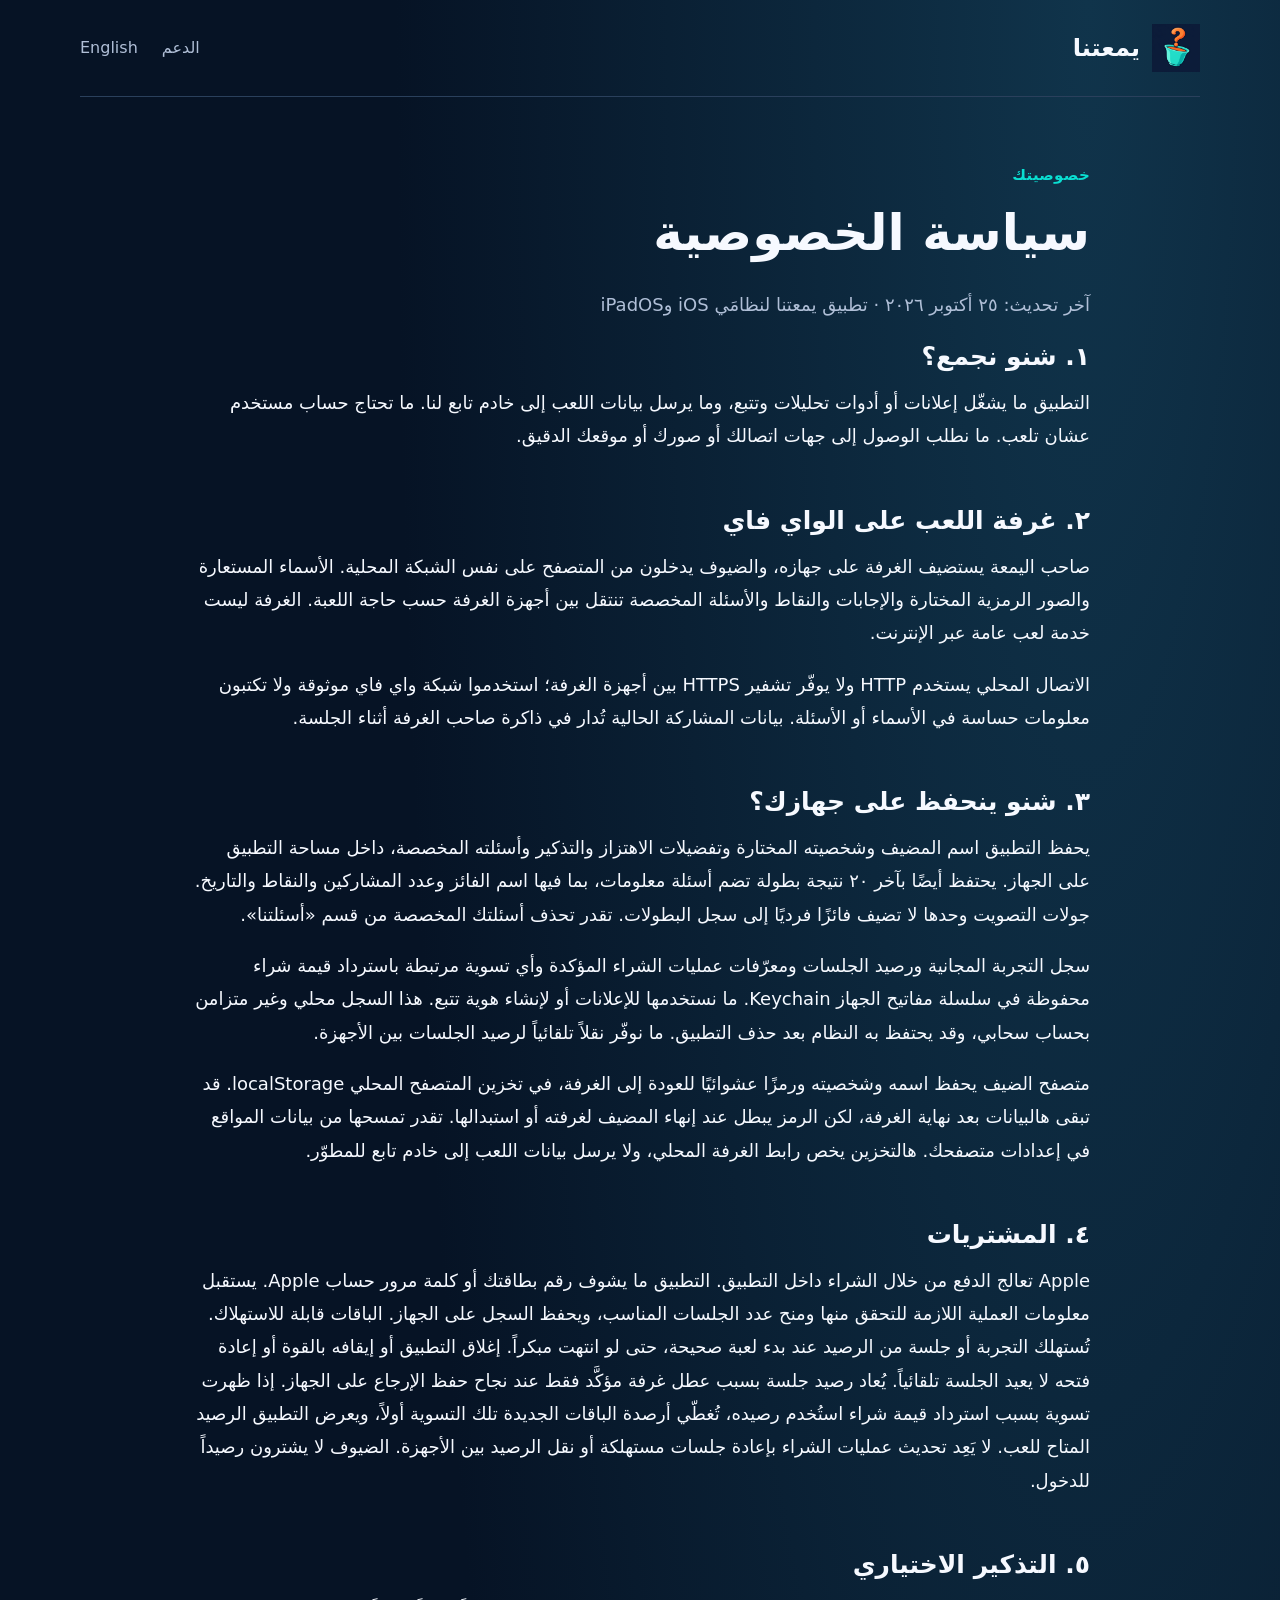
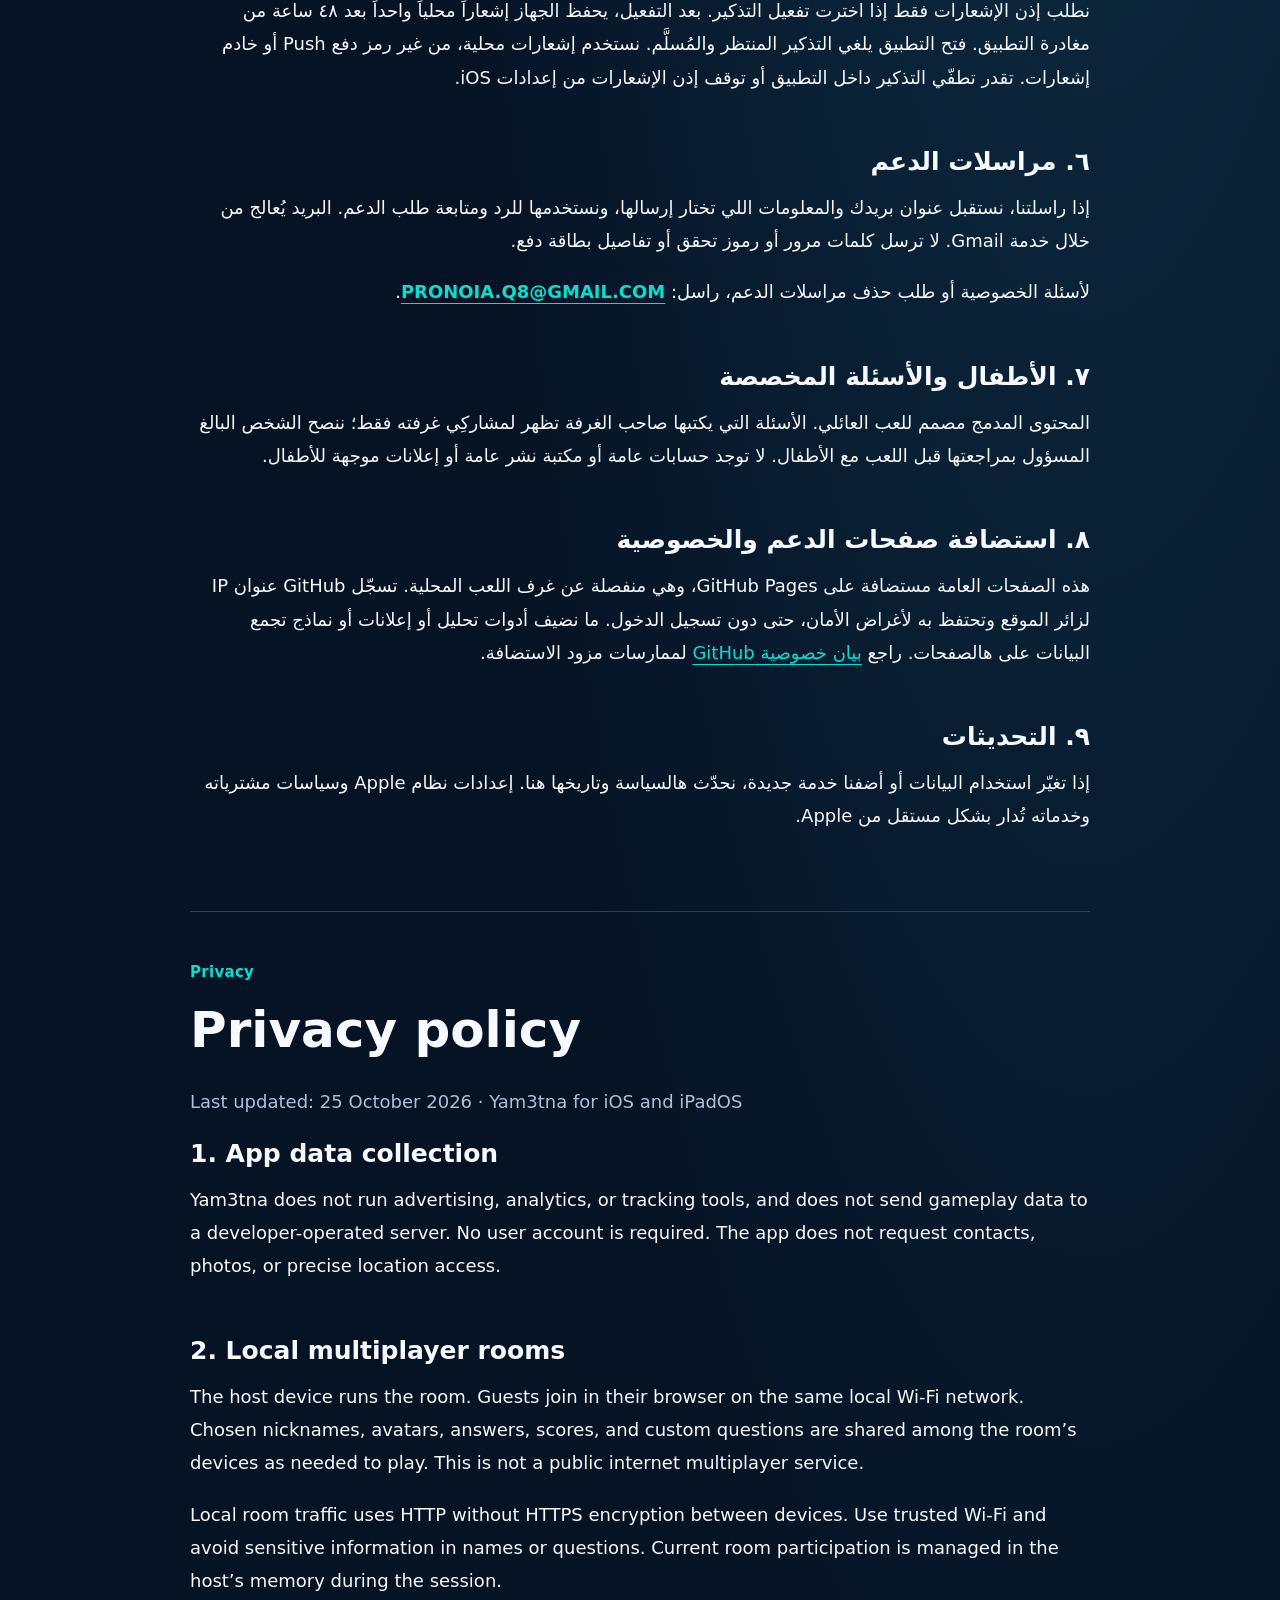
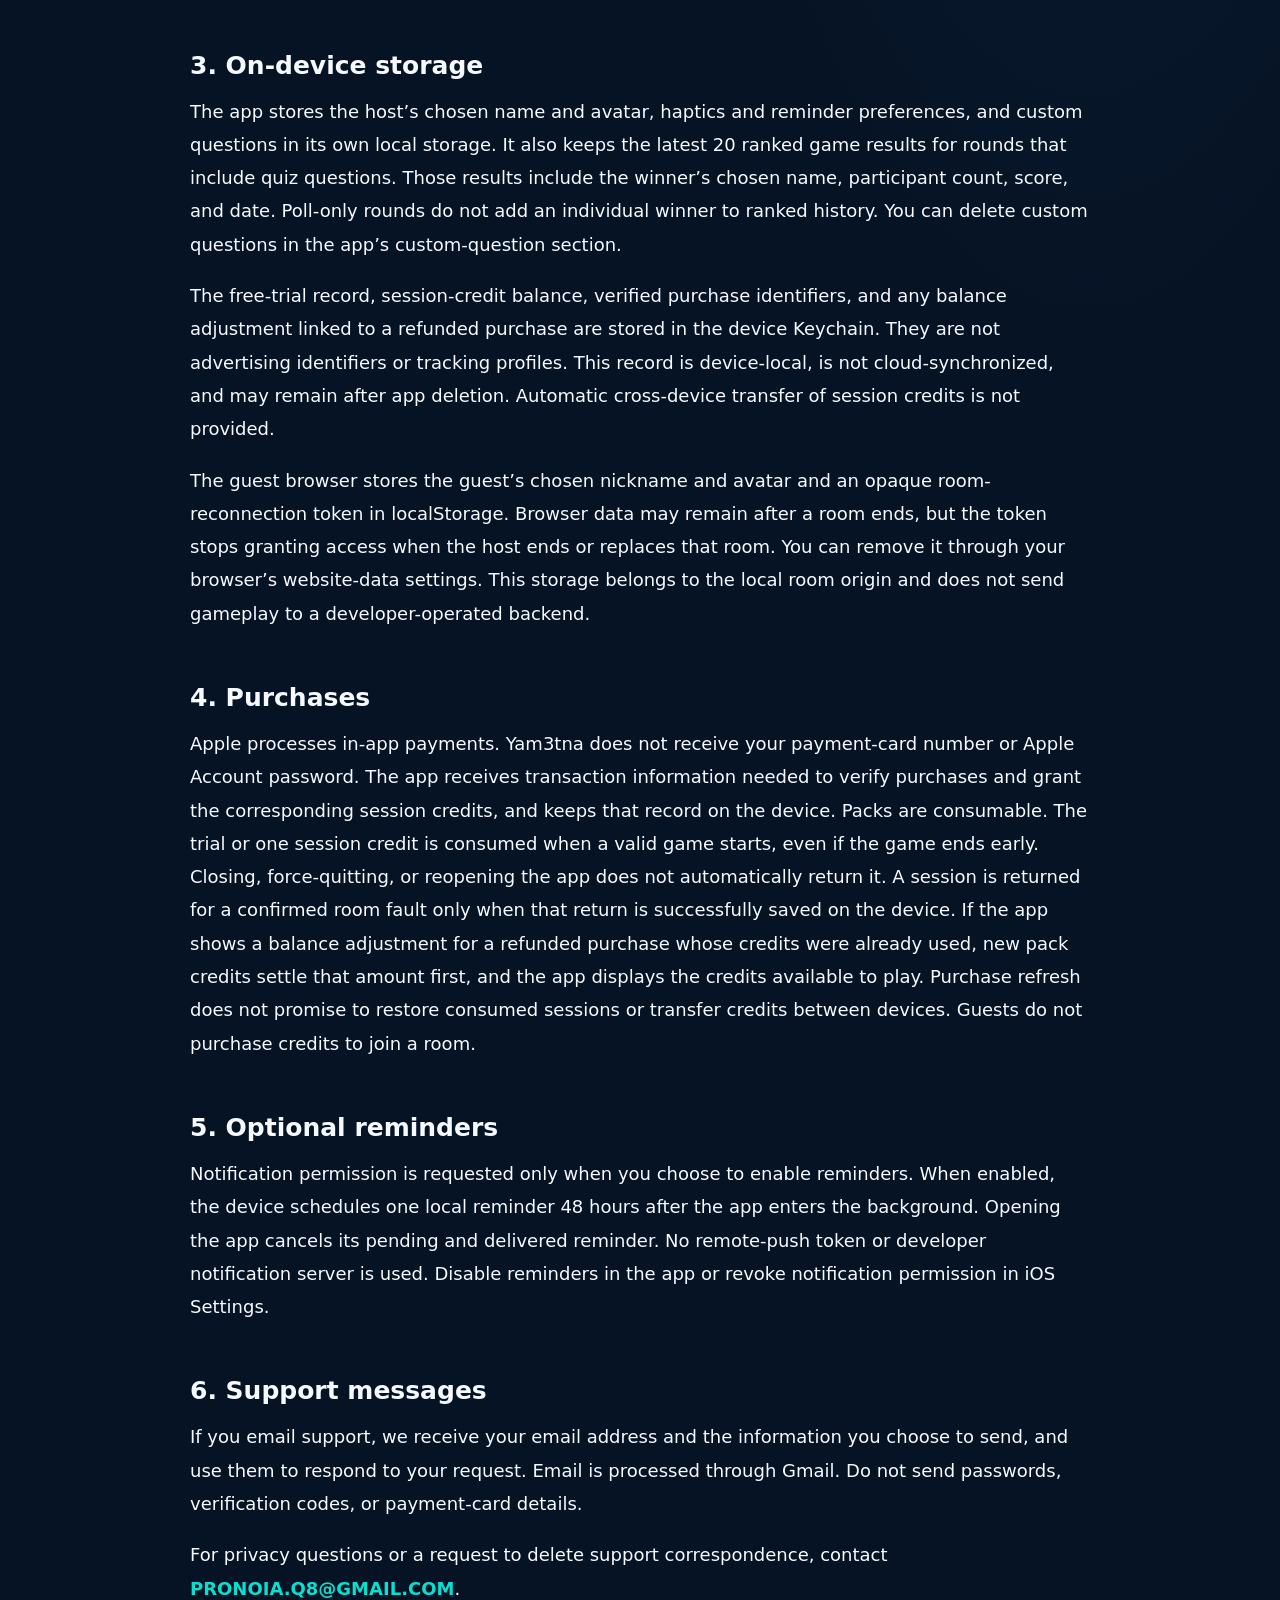
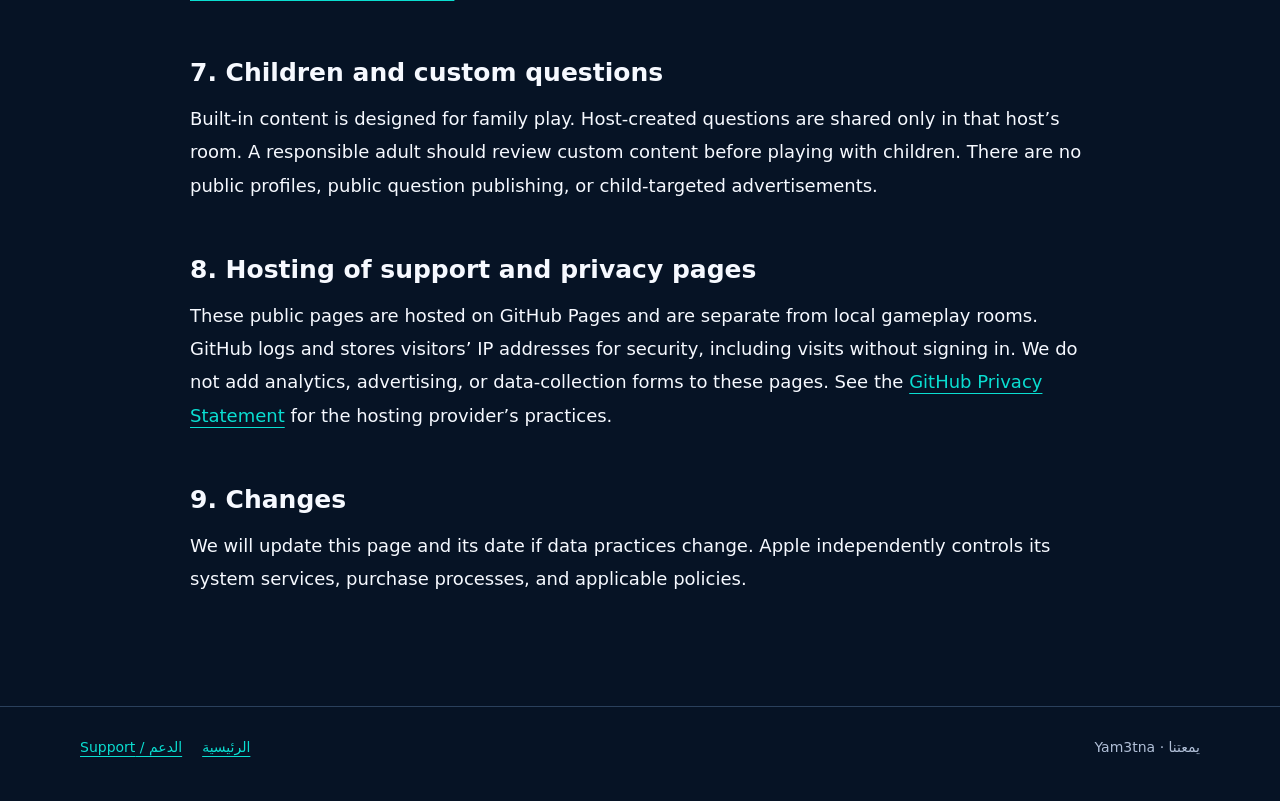
==== privacy.html @ aa125efa "Publish YM3TNA bilingual support and privacy pages" ====
<!doctype html><html lang="ar" dir="rtl"><head><meta charset="utf-8"><meta name="viewport" content="width=device-width,initial-scale=1"><meta name="theme-color" content="#061325"><meta name="description" content="سياسة الخصوصية لتطبيق يمعتنا: اللعب المحلي، البيانات على الجهاز، المشتريات والإشعارات الاختيارية."><title>سياسة الخصوصية — يمعتنا</title><link rel="icon" href="cup-logo.png"><link rel="stylesheet" href="styles.css"></head><body><a class="skip" href="#main">انتقل إلى المحتوى</a><header class="wrap nav"><a class="brand" href="index.html"><img src="cup-logo.png" alt=""><span>يمعتنا</span></a><nav aria-label="التنقل"><a href="support.html">الدعم</a><a href="#english" lang="en" dir="ltr">English</a></nav></header>
<main id="main" class="wrap document"><span class="eyebrow">خصوصيتك</span><h1>سياسة الخصوصية</h1><p class="muted">آخر تحديث: ٢٥ أكتوبر ٢٠٢٦ · تطبيق يمعتنا لنظامَي iOS وiPadOS</p>
<section><h2>١. شنو نجمع؟</h2><p>التطبيق ما يشغّل إعلانات أو أدوات تحليلات وتتبع، وما يرسل بيانات اللعب إلى خادم تابع لنا. ما تحتاج حساب مستخدم عشان تلعب. ما نطلب الوصول إلى جهات اتصالك أو صورك أو موقعك الدقيق.</p></section>
<section><h2>٢. غرفة اللعب على الواي فاي</h2><p>صاحب اليمعة يستضيف الغرفة على جهازه، والضيوف يدخلون من المتصفح على نفس الشبكة المحلية. الأسماء المستعارة والصور الرمزية المختارة والإجابات والنقاط والأسئلة المخصصة تنتقل بين أجهزة الغرفة حسب حاجة اللعبة. الغرفة ليست خدمة لعب عامة عبر الإنترنت.</p><p>الاتصال المحلي يستخدم HTTP ولا يوفّر تشفير HTTPS بين أجهزة الغرفة؛ استخدموا شبكة واي فاي موثوقة ولا تكتبون معلومات حساسة في الأسماء أو الأسئلة. بيانات المشاركة الحالية تُدار في ذاكرة صاحب الغرفة أثناء الجلسة.</p></section>
<section><h2>٣. شنو ينحفظ على جهازك؟</h2><p>يحفظ التطبيق اسم المضيف وشخصيته المختارة وتفضيلات الاهتزاز والتذكير وأسئلته المخصصة، داخل مساحة التطبيق على الجهاز. يحتفظ أيضًا بآخر ٢٠ نتيجة بطولة تضم أسئلة معلومات، بما فيها اسم الفائز وعدد المشاركين والنقاط والتاريخ. جولات التصويت وحدها لا تضيف فائزًا فرديًا إلى سجل البطولات. تقدر تحذف أسئلتك المخصصة من قسم «أسئلتنا».</p><p>سجل التجربة المجانية ورصيد الجلسات ومعرّفات عمليات الشراء المؤكدة وأي تسوية مرتبطة باسترداد قيمة شراء محفوظة في سلسلة مفاتيح الجهاز Keychain. ما نستخدمها للإعلانات أو لإنشاء هوية تتبع. هذا السجل محلي وغير متزامن بحساب سحابي، وقد يحتفظ به النظام بعد حذف التطبيق. ما نوفّر نقلاً تلقائياً لرصيد الجلسات بين الأجهزة.</p><p>متصفح الضيف يحفظ اسمه وشخصيته ورمزًا عشوائيًا للعودة إلى الغرفة، في تخزين المتصفح المحلي localStorage. قد تبقى هالبيانات بعد نهاية الغرفة، لكن الرمز يبطل عند إنهاء المضيف لغرفته أو استبدالها. تقدر تمسحها من بيانات المواقع في إعدادات متصفحك. هالتخزين يخص رابط الغرفة المحلي، ولا يرسل بيانات اللعب إلى خادم تابع للمطوّر.</p></section>
<section><h2>٤. المشتريات</h2><p>Apple تعالج الدفع من خلال الشراء داخل التطبيق. التطبيق ما يشوف رقم بطاقتك أو كلمة مرور حساب Apple. يستقبل معلومات العملية اللازمة للتحقق منها ومنح عدد الجلسات المناسب، ويحفظ السجل على الجهاز. الباقات قابلة للاستهلاك. تُستهلك التجربة أو جلسة من الرصيد عند بدء لعبة صحيحة، حتى لو انتهت مبكراً. إغلاق التطبيق أو إيقافه بالقوة أو إعادة فتحه لا يعيد الجلسة تلقائياً. يُعاد رصيد جلسة بسبب عطل غرفة مؤكَّد فقط عند نجاح حفظ الإرجاع على الجهاز. إذا ظهرت تسوية بسبب استرداد قيمة شراء استُخدم رصيده، تُغطّي أرصدة الباقات الجديدة تلك التسوية أولاً، ويعرض التطبيق الرصيد المتاح للعب. لا يَعِد تحديث عمليات الشراء بإعادة جلسات مستهلكة أو نقل الرصيد بين الأجهزة. الضيوف لا يشترون رصيداً للدخول.</p></section>
<section><h2>٥. التذكير الاختياري</h2><p>نطلب إذن الإشعارات فقط إذا اخترت تفعيل التذكير. بعد التفعيل، يحفظ الجهاز إشعاراً محلياً واحداً بعد ٤٨ ساعة من مغادرة التطبيق. فتح التطبيق يلغي التذكير المنتظر والمُسلَّم. نستخدم إشعارات محلية، من غير رمز دفع Push أو خادم إشعارات. تقدر تطفّي التذكير داخل التطبيق أو توقف إذن الإشعارات من إعدادات iOS.</p></section>
<section><h2>٦. مراسلات الدعم</h2><p>إذا راسلتنا، نستقبل عنوان بريدك والمعلومات اللي تختار إرسالها، ونستخدمها للرد ومتابعة طلب الدعم. البريد يُعالج من خلال خدمة Gmail. لا ترسل كلمات مرور أو رموز تحقق أو تفاصيل بطاقة دفع.</p><p>لأسئلة الخصوصية أو طلب حذف مراسلات الدعم، راسل: <a class="email" href="mailto:PRONOIA.Q8@GMAIL.COM">PRONOIA.Q8@GMAIL.COM</a>.</p></section>
<section><h2>٧. الأطفال والأسئلة المخصصة</h2><p>المحتوى المدمج مصمم للعب العائلي. الأسئلة التي يكتبها صاحب الغرفة تظهر لمشاركِي غرفته فقط؛ ننصح الشخص البالغ المسؤول بمراجعتها قبل اللعب مع الأطفال. لا توجد حسابات عامة أو مكتبة نشر عامة أو إعلانات موجهة للأطفال.</p></section>
<section><h2>٨. استضافة صفحات الدعم والخصوصية</h2><p>هذه الصفحات العامة مستضافة على GitHub Pages، وهي منفصلة عن غرف اللعب المحلية. تسجّل GitHub عنوان IP لزائر الموقع وتحتفظ به لأغراض الأمان، حتى دون تسجيل الدخول. ما نضيف أدوات تحليل أو إعلانات أو نماذج تجمع البيانات على هالصفحات. راجع <a href="https://docs.github.com/en/site-policy/privacy-policies/github-general-privacy-statement" lang="en">بيان خصوصية GitHub</a> لممارسات مزود الاستضافة.</p></section>
<section><h2>٩. التحديثات</h2><p>إذا تغيّر استخدام البيانات أو أضفنا خدمة جديدة، نحدّث هالسياسة وتاريخها هنا. إعدادات نظام Apple وسياسات مشترياته وخدماته تُدار بشكل مستقل من Apple.</p></section>
<hr class="language-divider"><div id="english" lang="en" dir="ltr"><span class="eyebrow">Privacy</span><h1>Privacy policy</h1><p class="muted">Last updated: 25 October 2026 · Yam3tna for iOS and iPadOS</p>
<section><h2>1. App data collection</h2><p>Yam3tna does not run advertising, analytics, or tracking tools, and does not send gameplay data to a developer-operated server. No user account is required. The app does not request contacts, photos, or precise location access.</p></section>
<section><h2>2. Local multiplayer rooms</h2><p>The host device runs the room. Guests join in their browser on the same local Wi-Fi network. Chosen nicknames, avatars, answers, scores, and custom questions are shared among the room’s devices as needed to play. This is not a public internet multiplayer service.</p><p>Local room traffic uses HTTP without HTTPS encryption between devices. Use trusted Wi-Fi and avoid sensitive information in names or questions. Current room participation is managed in the host’s memory during the session.</p></section>
<section><h2>3. On-device storage</h2><p>The app stores the host’s chosen name and avatar, haptics and reminder preferences, and custom questions in its own local storage. It also keeps the latest 20 ranked game results for rounds that include quiz questions. Those results include the winner’s chosen name, participant count, score, and date. Poll-only rounds do not add an individual winner to ranked history. You can delete custom questions in the app’s custom-question section.</p><p>The free-trial record, session-credit balance, verified purchase identifiers, and any balance adjustment linked to a refunded purchase are stored in the device Keychain. They are not advertising identifiers or tracking profiles. This record is device-local, is not cloud-synchronized, and may remain after app deletion. Automatic cross-device transfer of session credits is not provided.</p><p>The guest browser stores the guest’s chosen nickname and avatar and an opaque room-reconnection token in localStorage. Browser data may remain after a room ends, but the token stops granting access when the host ends or replaces that room. You can remove it through your browser’s website-data settings. This storage belongs to the local room origin and does not send gameplay to a developer-operated backend.</p></section>
<section><h2>4. Purchases</h2><p>Apple processes in-app payments. Yam3tna does not receive your payment-card number or Apple Account password. The app receives transaction information needed to verify purchases and grant the corresponding session credits, and keeps that record on the device. Packs are consumable. The trial or one session credit is consumed when a valid game starts, even if the game ends early. Closing, force-quitting, or reopening the app does not automatically return it. A session is returned for a confirmed room fault only when that return is successfully saved on the device. If the app shows a balance adjustment for a refunded purchase whose credits were already used, new pack credits settle that amount first, and the app displays the credits available to play. Purchase refresh does not promise to restore consumed sessions or transfer credits between devices. Guests do not purchase credits to join a room.</p></section>
<section><h2>5. Optional reminders</h2><p>Notification permission is requested only when you choose to enable reminders. When enabled, the device schedules one local reminder 48 hours after the app enters the background. Opening the app cancels its pending and delivered reminder. No remote-push token or developer notification server is used. Disable reminders in the app or revoke notification permission in iOS Settings.</p></section>
<section><h2>6. Support messages</h2><p>If you email support, we receive your email address and the information you choose to send, and use them to respond to your request. Email is processed through Gmail. Do not send passwords, verification codes, or payment-card details.</p><p>For privacy questions or a request to delete support correspondence, contact <a class="email" href="mailto:PRONOIA.Q8@GMAIL.COM">PRONOIA.Q8@GMAIL.COM</a>.</p></section>
<section><h2>7. Children and custom questions</h2><p>Built-in content is designed for family play. Host-created questions are shared only in that host’s room. A responsible adult should review custom content before playing with children. There are no public profiles, public question publishing, or child-targeted advertisements.</p></section>
<section><h2>8. Hosting of support and privacy pages</h2><p>These public pages are hosted on GitHub Pages and are separate from local gameplay rooms. GitHub logs and stores visitors’ IP addresses for security, including visits without signing in. We do not add analytics, advertising, or data-collection forms to these pages. See the <a href="https://docs.github.com/en/site-policy/privacy-policies/github-general-privacy-statement">GitHub Privacy Statement</a> for the hosting provider’s practices.</p></section>
<section><h2>9. Changes</h2><p>We will update this page and its date if data practices change. Apple independently controls its system services, purchase processes, and applicable policies.</p></section></div></main><footer><div class="wrap"><span>يمعتنا · Yam3tna</span><nav aria-label="روابط التذييل"><a href="index.html">الرئيسية</a><a href="support.html">الدعم / Support</a></nav></div></footer></body></html>
---- styles.css ----
:root{color-scheme:dark;--navy:#061325;--panel:#11233c;--teal:#0adeD1;--text:#f6f9ff;--muted:#b0bfd7;--line:#2a405c}*{box-sizing:border-box}html{scroll-behavior:smooth}body{margin:0;background:radial-gradient(ellipse at 85% 0,#10344b 0,transparent 45%),var(--navy);color:var(--text);font:18px/1.85 system-ui,-apple-system,BlinkMacSystemFont,"Segoe UI",sans-serif}a{color:var(--teal);text-underline-offset:.25em}a:hover{text-decoration-thickness:2px}a:focus-visible,summary:focus-visible{outline:3px solid #ffb656;outline-offset:5px;border-radius:5px}.wrap{width:min(1120px,calc(100% - 40px));margin:auto}.skip{position:absolute;inset-inline-start:16px;top:-100px;background:var(--teal);color:var(--navy);padding:10px 16px;z-index:5}.skip:focus{top:12px}.nav{display:flex;align-items:center;justify-content:space-between;gap:24px;padding:24px 0;border-bottom:1px solid var(--line)}.brand{display:flex;gap:12px;align-items:center;text-decoration:none;color:var(--text);font-size:24px;font-weight:800}.brand img{width:48px;height:48px;object-fit:contain}.nav nav{display:flex;gap:24px;flex-wrap:wrap}.nav nav a{font-size:16px;color:var(--muted);text-decoration:none}.hero{display:grid;grid-template-columns:1.45fr 1fr;align-items:center;gap:42px;padding:76px 0 60px}.eyebrow{color:var(--teal);font-size:15px;font-weight:700;letter-spacing:.02em}.hero h1{font-size:clamp(38px,5.2vw,66px);line-height:1.35;letter-spacing:-.03em;margin:14px 0 20px}.hero p{max-width:660px;color:var(--muted);font-size:21px}.hero-art{display:grid;place-items:center;min-height:300px;background:radial-gradient(circle,#0aded122,transparent 65%)}.hero-art img{width:min(290px,82%);height:auto;filter:drop-shadow(0 18px 38px #00dec52b)}.button{display:inline-block;border:1px solid var(--teal);background:var(--teal);color:#041f30;padding:12px 23px;border-radius:15px;text-decoration:none;font-weight:800}.button.secondary{background:transparent;color:var(--teal)}.actions{display:flex;gap:14px;flex-wrap:wrap;margin-top:26px}.facts{display:flex;gap:0;border:1px solid var(--line);border-radius:20px;overflow:hidden;background:#11233c88;margin-bottom:66px}.facts div{flex:1;padding:22px 25px}.facts div+div{border-inline-start:1px solid var(--line)}.facts strong{display:block;font-size:23px;color:var(--teal)}.facts span{font-size:15px;color:var(--muted)}section{padding:0 0 66px;scroll-margin-top:24px}.section-head{display:flex;align-items:baseline;justify-content:space-between;gap:25px;margin-bottom:20px}h2{font-size:31px;line-height:1.4;margin:0 0 20px}h3{font-size:21px;margin:0 0 12px}p{margin:0 0 18px}.muted{color:var(--muted)}.split{display:grid;grid-template-columns:1fr 1fr;gap:24px}.panel{background:linear-gradient(145deg,#17304b,#11233c);border:1px solid var(--line);border-radius:23px;padding:30px}.panel p:last-child{margin-bottom:0}.email{direction:ltr;unicode-bidi:embed;overflow-wrap:anywhere;font-weight:700}.faq{border-top:1px solid var(--line)}details{padding:20px 0;border-bottom:1px solid var(--line)}summary{cursor:pointer;font-size:20px;font-weight:700}details p{margin:16px 0 0;max-width:880px;color:var(--muted)}.document{max-width:900px;padding:60px 0}.document h1{font-size:clamp(34px,5vw,50px);line-height:1.35;margin:10px 0 20px}.document section{padding-bottom:32px}.document h2{font-size:25px;margin:0 0 12px}.document ul{padding-inline-start:24px}.document li{margin:9px 0}.language-divider{margin:28px 0 42px;border:0;border-top:1px solid var(--line)}[lang=en]{text-align:start}.notice{border-inline-start:3px solid var(--teal);padding-inline-start:19px;color:var(--muted)}footer{border-top:1px solid var(--line);padding:28px 0 40px;color:var(--muted);font-size:14px}footer .wrap{display:flex;gap:20px;justify-content:space-between;flex-wrap:wrap}footer nav{display:flex;gap:20px}.tag{display:inline-block;padding:3px 12px;border:1px solid #0aded155;border-radius:99px;color:var(--teal);font-size:14px}@media(max-width:720px){body{font-size:17px}.wrap{width:calc(100% - 30px)}.nav{align-items:flex-start;gap:12px}.nav nav{gap:14px}.nav nav a{font-size:14px}.brand{font-size:21px}.brand img{width:38px;height:38px}.hero{grid-template-columns:1fr;gap:0;padding:46px 0 24px}.hero-art{grid-row:1;min-height:180px}.hero-art img{width:160px}.hero h1{font-size:39px}.hero p{font-size:19px}.facts{margin-bottom:45px}.facts div{padding:16px 12px}.facts strong{font-size:19px}.facts span{font-size:12px}.split{grid-template-columns:1fr}.panel{padding:23px}.document{padding:38px 0}.section-head{display:block}h2{font-size:27px}.button{padding:11px 17px}section{padding-bottom:45px}}@media(prefers-reduced-motion:reduce){html{scroll-behavior:auto}}
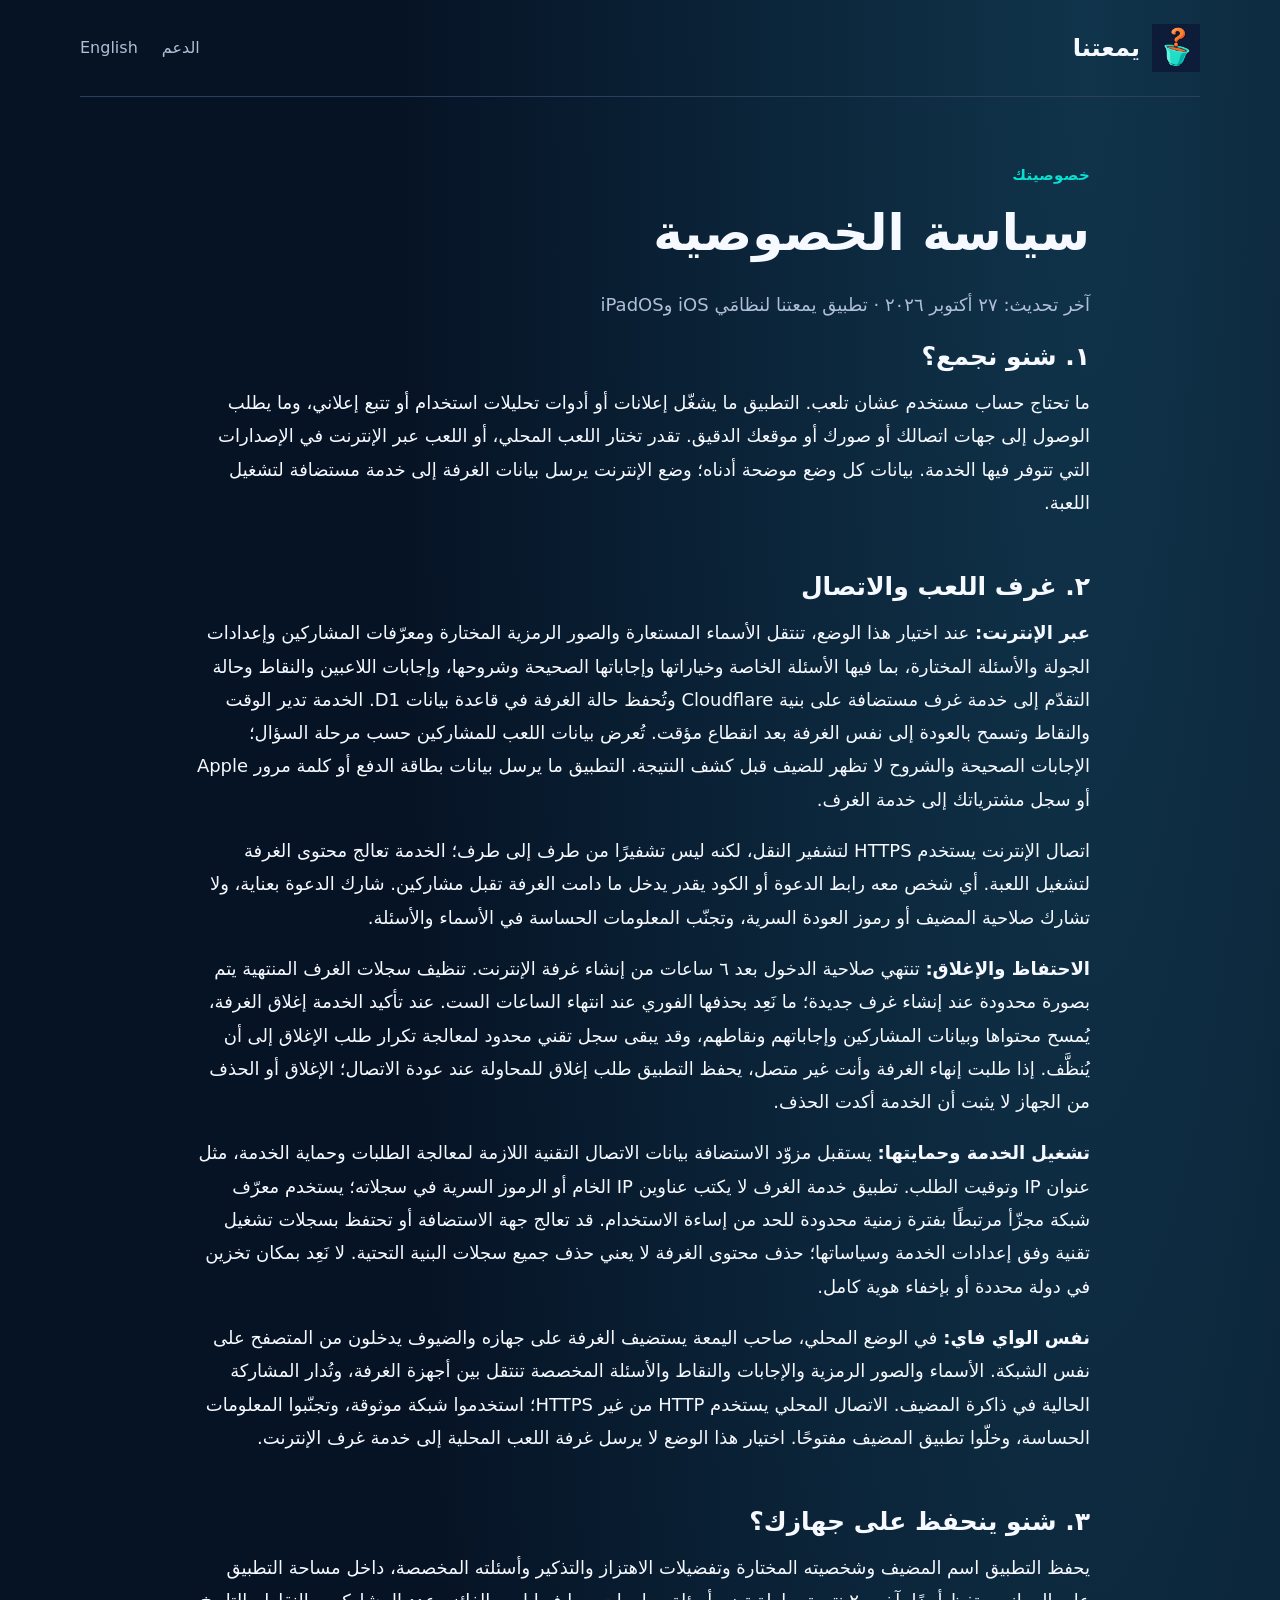
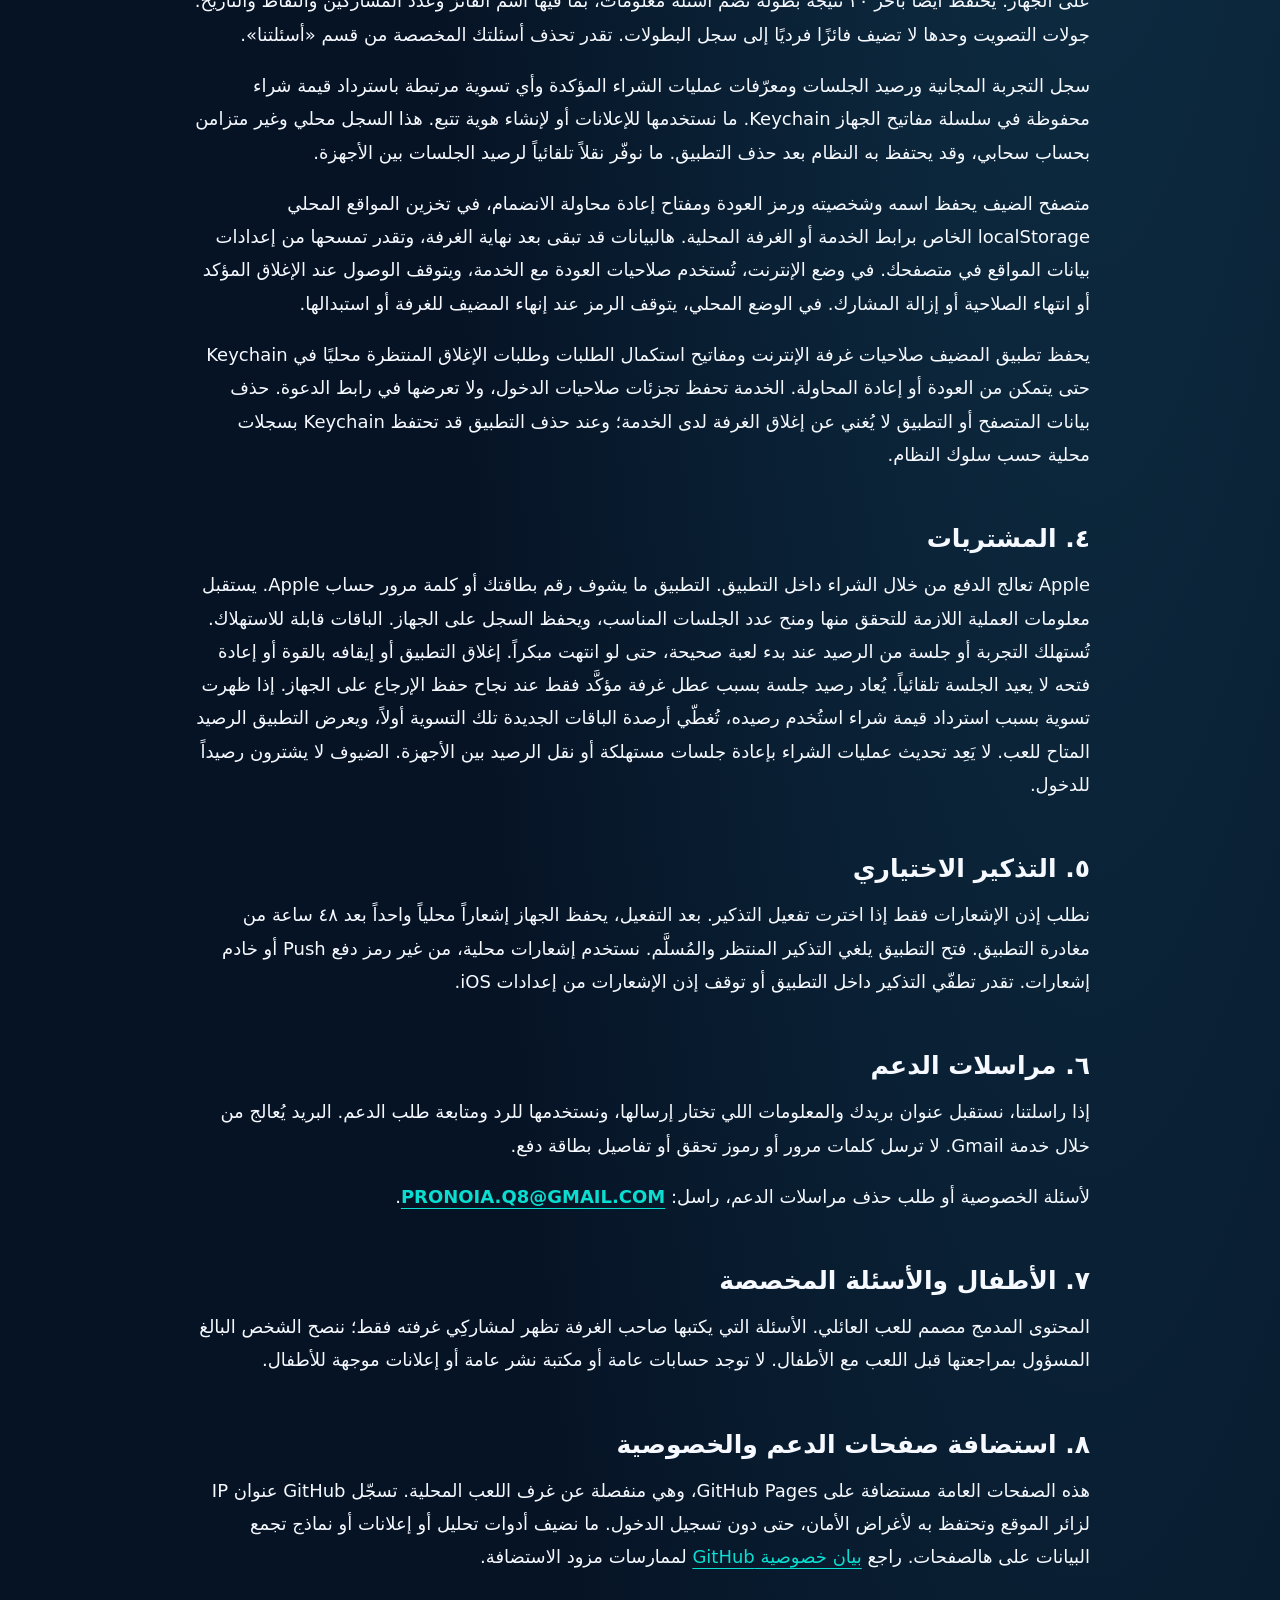
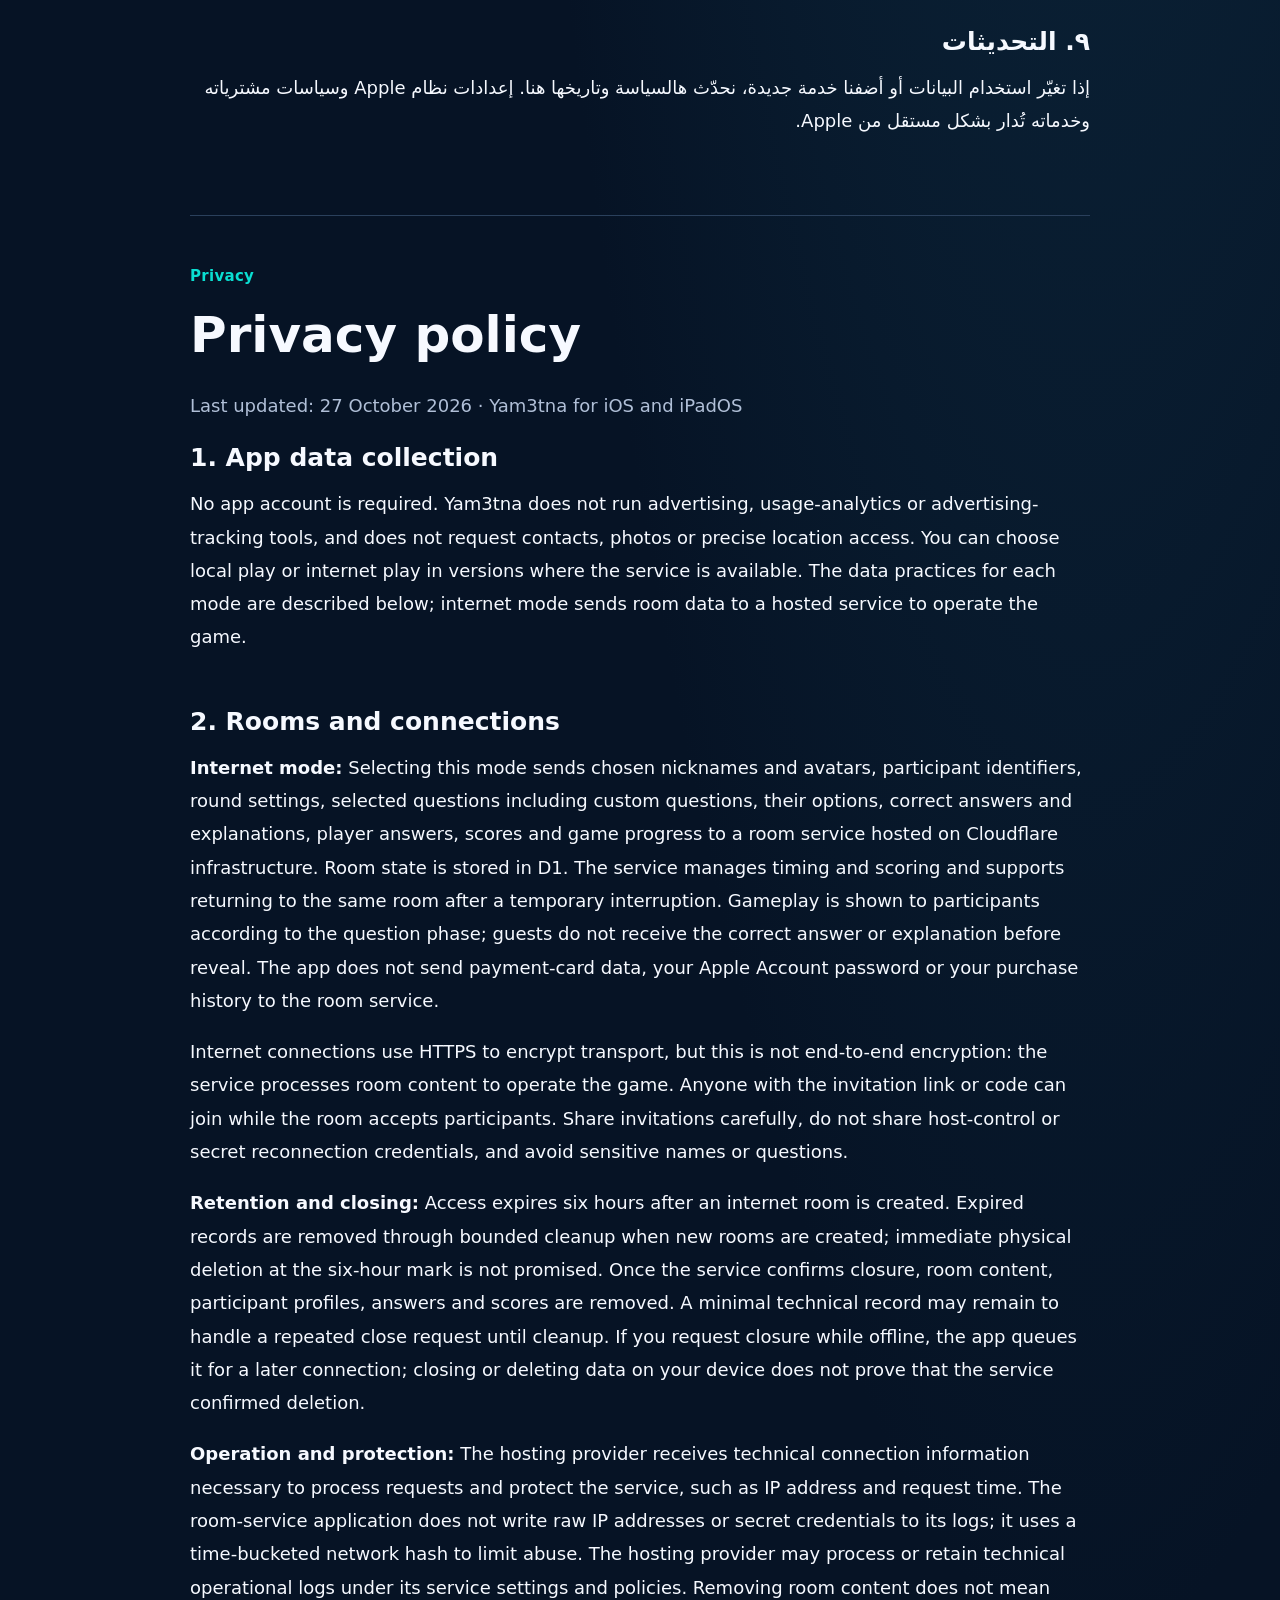
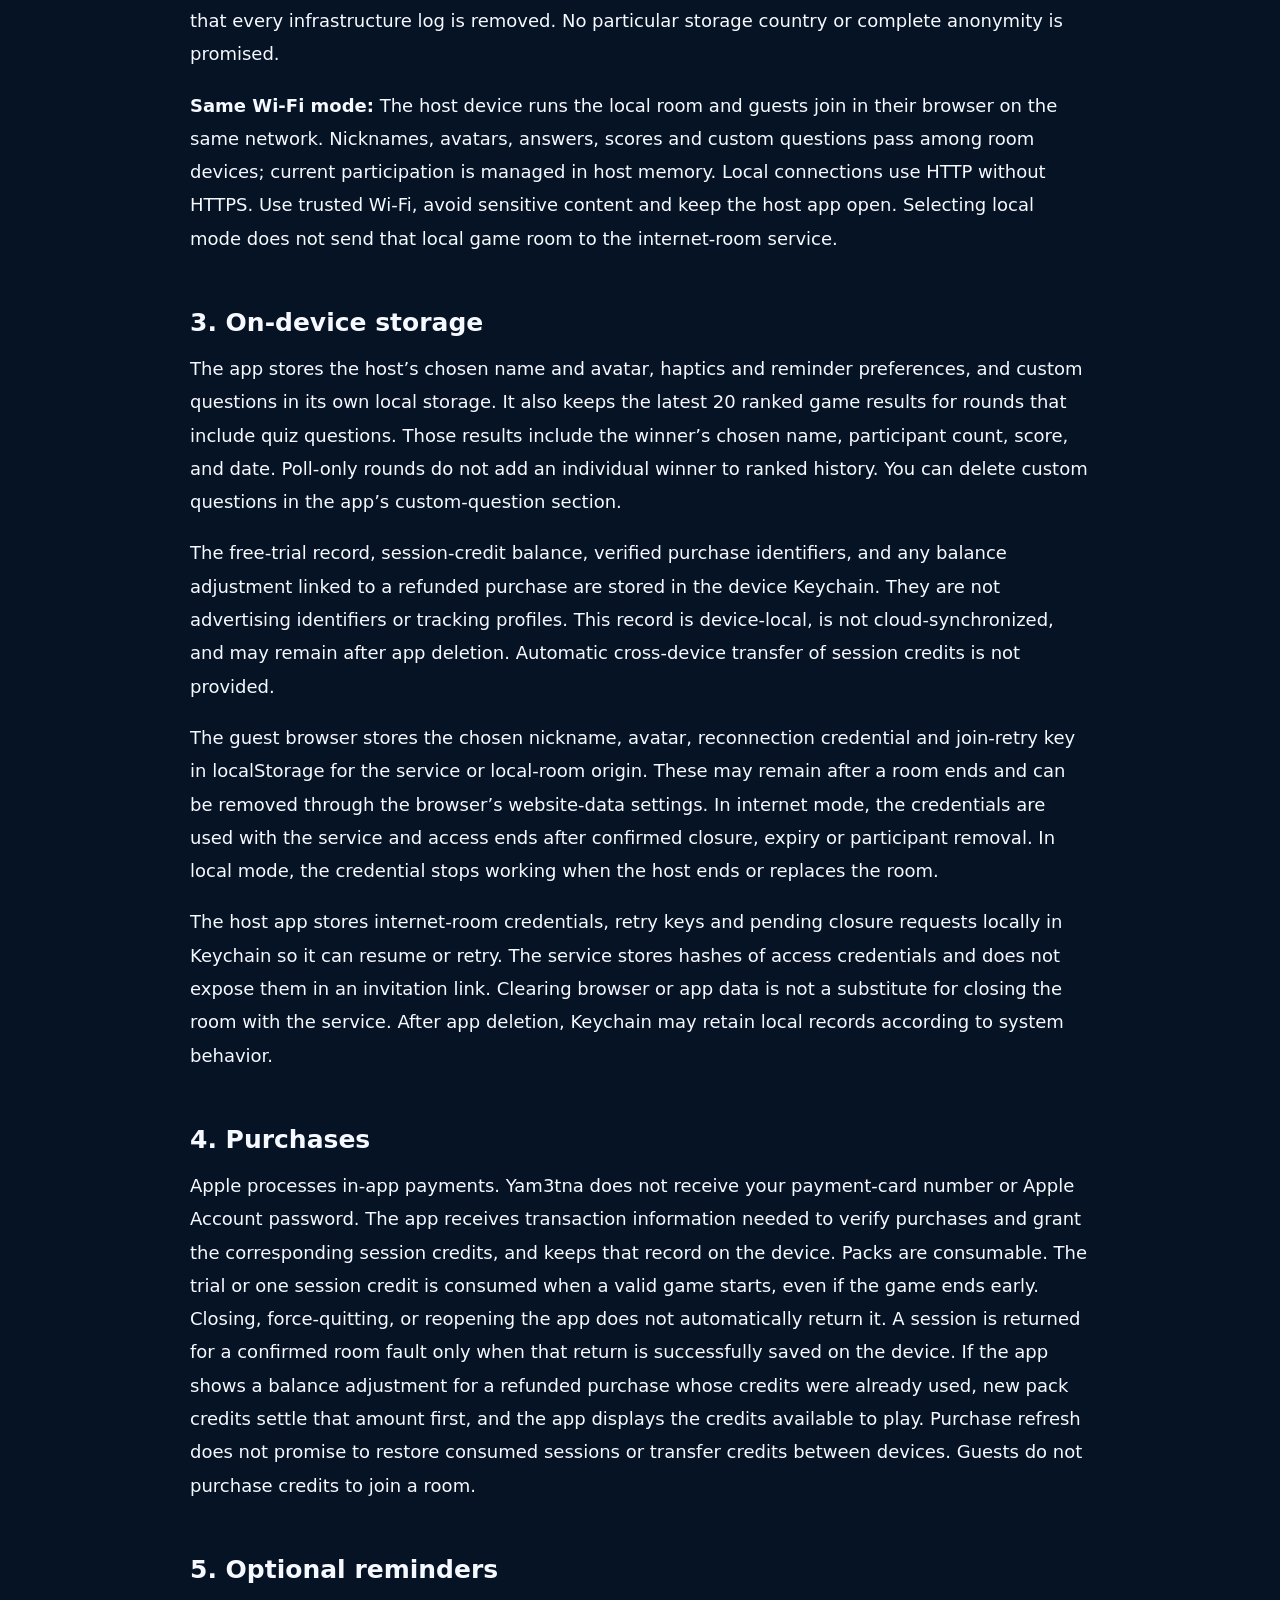
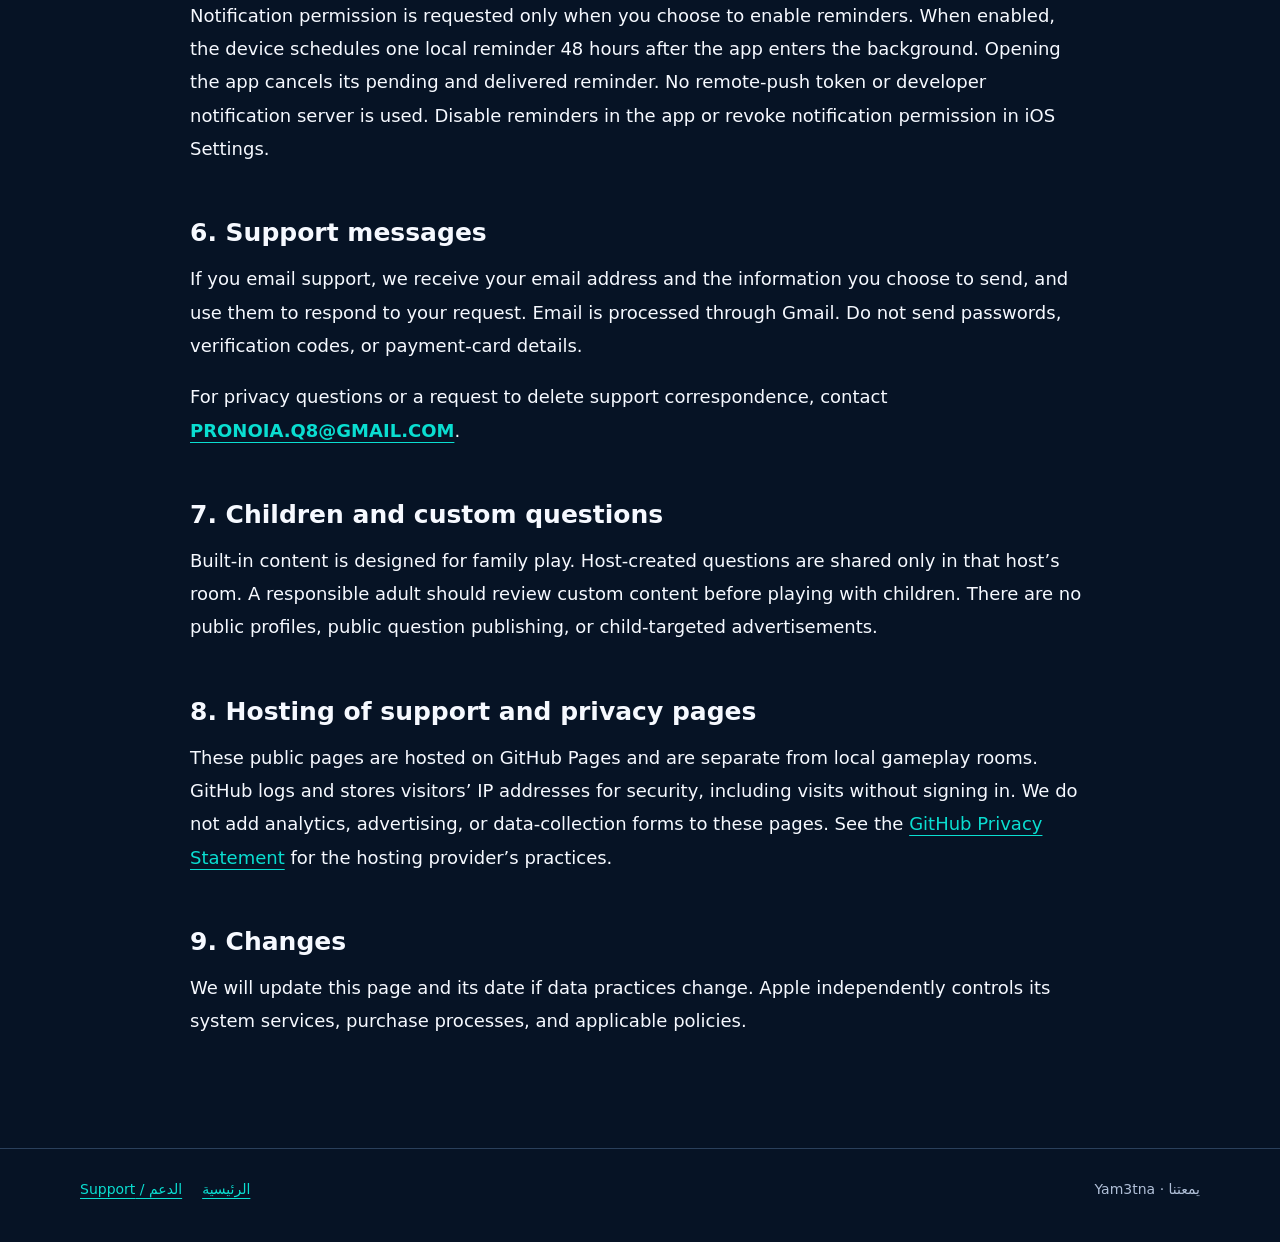
==== commit 2d8d794b: "Clarify internet and local room support and privacy practices" ====
--- a/privacy.html
+++ b/privacy.html
@@ -1,18 +1,18 @@
-<!doctype html><html lang="ar" dir="rtl"><head><meta charset="utf-8"><meta name="viewport" content="width=device-width,initial-scale=1"><meta name="theme-color" content="#061325"><meta name="description" content="سياسة الخصوصية لتطبيق يمعتنا: اللعب المحلي، البيانات على الجهاز، المشتريات والإشعارات الاختيارية."><title>سياسة الخصوصية — يمعتنا</title><link rel="icon" href="cup-logo.png"><link rel="stylesheet" href="styles.css"></head><body><a class="skip" href="#main">انتقل إلى المحتوى</a><header class="wrap nav"><a class="brand" href="index.html"><img src="cup-logo.png" alt=""><span>يمعتنا</span></a><nav aria-label="التنقل"><a href="support.html">الدعم</a><a href="#english" lang="en" dir="ltr">English</a></nav></header>
-<main id="main" class="wrap document"><span class="eyebrow">خصوصيتك</span><h1>سياسة الخصوصية</h1><p class="muted">آخر تحديث: ٢٥ أكتوبر ٢٠٢٦ · تطبيق يمعتنا لنظامَي iOS وiPadOS</p>
-<section><h2>١. شنو نجمع؟</h2><p>التطبيق ما يشغّل إعلانات أو أدوات تحليلات وتتبع، وما يرسل بيانات اللعب إلى خادم تابع لنا. ما تحتاج حساب مستخدم عشان تلعب. ما نطلب الوصول إلى جهات اتصالك أو صورك أو موقعك الدقيق.</p></section>
-<section><h2>٢. غرفة اللعب على الواي فاي</h2><p>صاحب اليمعة يستضيف الغرفة على جهازه، والضيوف يدخلون من المتصفح على نفس الشبكة المحلية. الأسماء المستعارة والصور الرمزية المختارة والإجابات والنقاط والأسئلة المخصصة تنتقل بين أجهزة الغرفة حسب حاجة اللعبة. الغرفة ليست خدمة لعب عامة عبر الإنترنت.</p><p>الاتصال المحلي يستخدم HTTP ولا يوفّر تشفير HTTPS بين أجهزة الغرفة؛ استخدموا شبكة واي فاي موثوقة ولا تكتبون معلومات حساسة في الأسماء أو الأسئلة. بيانات المشاركة الحالية تُدار في ذاكرة صاحب الغرفة أثناء الجلسة.</p></section>
-<section><h2>٣. شنو ينحفظ على جهازك؟</h2><p>يحفظ التطبيق اسم المضيف وشخصيته المختارة وتفضيلات الاهتزاز والتذكير وأسئلته المخصصة، داخل مساحة التطبيق على الجهاز. يحتفظ أيضًا بآخر ٢٠ نتيجة بطولة تضم أسئلة معلومات، بما فيها اسم الفائز وعدد المشاركين والنقاط والتاريخ. جولات التصويت وحدها لا تضيف فائزًا فرديًا إلى سجل البطولات. تقدر تحذف أسئلتك المخصصة من قسم «أسئلتنا».</p><p>سجل التجربة المجانية ورصيد الجلسات ومعرّفات عمليات الشراء المؤكدة وأي تسوية مرتبطة باسترداد قيمة شراء محفوظة في سلسلة مفاتيح الجهاز Keychain. ما نستخدمها للإعلانات أو لإنشاء هوية تتبع. هذا السجل محلي وغير متزامن بحساب سحابي، وقد يحتفظ به النظام بعد حذف التطبيق. ما نوفّر نقلاً تلقائياً لرصيد الجلسات بين الأجهزة.</p><p>متصفح الضيف يحفظ اسمه وشخصيته ورمزًا عشوائيًا للعودة إلى الغرفة، في تخزين المتصفح المحلي localStorage. قد تبقى هالبيانات بعد نهاية الغرفة، لكن الرمز يبطل عند إنهاء المضيف لغرفته أو استبدالها. تقدر تمسحها من بيانات المواقع في إعدادات متصفحك. هالتخزين يخص رابط الغرفة المحلي، ولا يرسل بيانات اللعب إلى خادم تابع للمطوّر.</p></section>
+<!doctype html><html lang="ar" dir="rtl"><head><meta charset="utf-8"><meta name="viewport" content="width=device-width,initial-scale=1"><meta name="theme-color" content="#061325"><meta name="description" content="سياسة الخصوصية لتطبيق يمعتنا: غرف الإنترنت والواي فاي، بيانات اللعب، التخزين والمشتريات."><title>سياسة الخصوصية — يمعتنا</title><link rel="icon" href="cup-logo.png"><link rel="stylesheet" href="styles.css"></head><body><a class="skip" href="#main">انتقل إلى المحتوى</a><header class="wrap nav"><a class="brand" href="index.html"><img src="cup-logo.png" alt=""><span>يمعتنا</span></a><nav aria-label="التنقل"><a href="support.html">الدعم</a><a href="#english" lang="en" dir="ltr">English</a></nav></header>
+<main id="main" class="wrap document"><span class="eyebrow">خصوصيتك</span><h1>سياسة الخصوصية</h1><p class="muted">آخر تحديث: ٢٧ أكتوبر ٢٠٢٦ · تطبيق يمعتنا لنظامَي iOS وiPadOS</p>
+<section><h2>١. شنو نجمع؟</h2><p>ما تحتاج حساب مستخدم عشان تلعب. التطبيق ما يشغّل إعلانات أو أدوات تحليلات استخدام أو تتبع إعلاني، وما يطلب الوصول إلى جهات اتصالك أو صورك أو موقعك الدقيق. تقدر تختار اللعب المحلي، أو اللعب عبر الإنترنت في الإصدارات التي تتوفر فيها الخدمة. بيانات كل وضع موضحة أدناه؛ وضع الإنترنت يرسل بيانات الغرفة إلى خدمة مستضافة لتشغيل اللعبة.</p></section>
+<section><h2>٢. غرف اللعب والاتصال</h2><p><strong>عبر الإنترنت:</strong> عند اختيار هذا الوضع، تنتقل الأسماء المستعارة والصور الرمزية المختارة ومعرّفات المشاركين وإعدادات الجولة والأسئلة المختارة، بما فيها الأسئلة الخاصة وخياراتها وإجاباتها الصحيحة وشروحها، وإجابات اللاعبين والنقاط وحالة التقدّم إلى خدمة غرف مستضافة على بنية Cloudflare وتُحفظ حالة الغرفة في قاعدة بيانات D1. الخدمة تدير الوقت والنقاط وتسمح بالعودة إلى نفس الغرفة بعد انقطاع مؤقت. تُعرض بيانات اللعب للمشاركين حسب مرحلة السؤال؛ الإجابات الصحيحة والشروح لا تظهر للضيف قبل كشف النتيجة. التطبيق ما يرسل بيانات بطاقة الدفع أو كلمة مرور Apple أو سجل مشترياتك إلى خدمة الغرف.</p><p>اتصال الإنترنت يستخدم HTTPS لتشفير النقل، لكنه ليس تشفيرًا من طرف إلى طرف؛ الخدمة تعالج محتوى الغرفة لتشغيل اللعبة. أي شخص معه رابط الدعوة أو الكود يقدر يدخل ما دامت الغرفة تقبل مشاركين. شارك الدعوة بعناية، ولا تشارك صلاحية المضيف أو رموز العودة السرية، وتجنّب المعلومات الحساسة في الأسماء والأسئلة.</p><p><strong>الاحتفاظ والإغلاق:</strong> تنتهي صلاحية الدخول بعد ٦ ساعات من إنشاء غرفة الإنترنت. تنظيف سجلات الغرف المنتهية يتم بصورة محدودة عند إنشاء غرف جديدة؛ ما نَعِد بحذفها الفوري عند انتهاء الساعات الست. عند تأكيد الخدمة إغلاق الغرفة، يُمسح محتواها وبيانات المشاركين وإجاباتهم ونقاطهم، وقد يبقى سجل تقني محدود لمعالجة تكرار طلب الإغلاق إلى أن يُنظَّف. إذا طلبت إنهاء الغرفة وأنت غير متصل، يحفظ التطبيق طلب إغلاق للمحاولة عند عودة الاتصال؛ الإغلاق أو الحذف من الجهاز لا يثبت أن الخدمة أكدت الحذف.</p><p><strong>تشغيل الخدمة وحمايتها:</strong> يستقبل مزوّد الاستضافة بيانات الاتصال التقنية اللازمة لمعالجة الطلبات وحماية الخدمة، مثل عنوان IP وتوقيت الطلب. تطبيق خدمة الغرف لا يكتب عناوين IP الخام أو الرموز السرية في سجلاته؛ يستخدم معرّف شبكة مجزّأ مرتبطًا بفترة زمنية محدودة للحد من إساءة الاستخدام. قد تعالج جهة الاستضافة أو تحتفظ بسجلات تشغيل تقنية وفق إعدادات الخدمة وسياساتها؛ حذف محتوى الغرفة لا يعني حذف جميع سجلات البنية التحتية. لا نَعِد بمكان تخزين في دولة محددة أو بإخفاء هوية كامل.</p><p><strong>نفس الواي فاي:</strong> في الوضع المحلي، صاحب اليمعة يستضيف الغرفة على جهازه والضيوف يدخلون من المتصفح على نفس الشبكة. الأسماء والصور الرمزية والإجابات والنقاط والأسئلة المخصصة تنتقل بين أجهزة الغرفة، وتُدار المشاركة الحالية في ذاكرة المضيف. الاتصال المحلي يستخدم HTTP من غير HTTPS؛ استخدموا شبكة موثوقة، وتجنّبوا المعلومات الحساسة، وخلّوا تطبيق المضيف مفتوحًا. اختيار هذا الوضع لا يرسل غرفة اللعب المحلية إلى خدمة غرف الإنترنت.</p></section>
+<section><h2>٣. شنو ينحفظ على جهازك؟</h2><p>يحفظ التطبيق اسم المضيف وشخصيته المختارة وتفضيلات الاهتزاز والتذكير وأسئلته المخصصة، داخل مساحة التطبيق على الجهاز. يحتفظ أيضًا بآخر ٢٠ نتيجة بطولة تضم أسئلة معلومات، بما فيها اسم الفائز وعدد المشاركين والنقاط والتاريخ. جولات التصويت وحدها لا تضيف فائزًا فرديًا إلى سجل البطولات. تقدر تحذف أسئلتك المخصصة من قسم «أسئلتنا».</p><p>سجل التجربة المجانية ورصيد الجلسات ومعرّفات عمليات الشراء المؤكدة وأي تسوية مرتبطة باسترداد قيمة شراء محفوظة في سلسلة مفاتيح الجهاز Keychain. ما نستخدمها للإعلانات أو لإنشاء هوية تتبع. هذا السجل محلي وغير متزامن بحساب سحابي، وقد يحتفظ به النظام بعد حذف التطبيق. ما نوفّر نقلاً تلقائياً لرصيد الجلسات بين الأجهزة.</p><p>متصفح الضيف يحفظ اسمه وشخصيته ورمز العودة ومفتاح إعادة محاولة الانضمام، في تخزين المواقع المحلي localStorage الخاص برابط الخدمة أو الغرفة المحلية. هالبيانات قد تبقى بعد نهاية الغرفة، وتقدر تمسحها من إعدادات بيانات المواقع في متصفحك. في وضع الإنترنت، تُستخدم صلاحيات العودة مع الخدمة، ويتوقف الوصول عند الإغلاق المؤكد أو انتهاء الصلاحية أو إزالة المشارك. في الوضع المحلي، يتوقف الرمز عند إنهاء المضيف للغرفة أو استبدالها.</p><p>يحفظ تطبيق المضيف صلاحيات غرفة الإنترنت ومفاتيح استكمال الطلبات وطلبات الإغلاق المنتظرة محليًا في Keychain حتى يتمكن من العودة أو إعادة المحاولة. الخدمة تحفظ تجزئات صلاحيات الدخول، ولا تعرضها في رابط الدعوة. حذف بيانات المتصفح أو التطبيق لا يُغني عن إغلاق الغرفة لدى الخدمة؛ وعند حذف التطبيق قد تحتفظ Keychain بسجلات محلية حسب سلوك النظام.</p></section>
 <section><h2>٤. المشتريات</h2><p>Apple تعالج الدفع من خلال الشراء داخل التطبيق. التطبيق ما يشوف رقم بطاقتك أو كلمة مرور حساب Apple. يستقبل معلومات العملية اللازمة للتحقق منها ومنح عدد الجلسات المناسب، ويحفظ السجل على الجهاز. الباقات قابلة للاستهلاك. تُستهلك التجربة أو جلسة من الرصيد عند بدء لعبة صحيحة، حتى لو انتهت مبكراً. إغلاق التطبيق أو إيقافه بالقوة أو إعادة فتحه لا يعيد الجلسة تلقائياً. يُعاد رصيد جلسة بسبب عطل غرفة مؤكَّد فقط عند نجاح حفظ الإرجاع على الجهاز. إذا ظهرت تسوية بسبب استرداد قيمة شراء استُخدم رصيده، تُغطّي أرصدة الباقات الجديدة تلك التسوية أولاً، ويعرض التطبيق الرصيد المتاح للعب. لا يَعِد تحديث عمليات الشراء بإعادة جلسات مستهلكة أو نقل الرصيد بين الأجهزة. الضيوف لا يشترون رصيداً للدخول.</p></section>
 <section><h2>٥. التذكير الاختياري</h2><p>نطلب إذن الإشعارات فقط إذا اخترت تفعيل التذكير. بعد التفعيل، يحفظ الجهاز إشعاراً محلياً واحداً بعد ٤٨ ساعة من مغادرة التطبيق. فتح التطبيق يلغي التذكير المنتظر والمُسلَّم. نستخدم إشعارات محلية، من غير رمز دفع Push أو خادم إشعارات. تقدر تطفّي التذكير داخل التطبيق أو توقف إذن الإشعارات من إعدادات iOS.</p></section>
 <section><h2>٦. مراسلات الدعم</h2><p>إذا راسلتنا، نستقبل عنوان بريدك والمعلومات اللي تختار إرسالها، ونستخدمها للرد ومتابعة طلب الدعم. البريد يُعالج من خلال خدمة Gmail. لا ترسل كلمات مرور أو رموز تحقق أو تفاصيل بطاقة دفع.</p><p>لأسئلة الخصوصية أو طلب حذف مراسلات الدعم، راسل: <a class="email" href="mailto:PRONOIA.Q8@GMAIL.COM">PRONOIA.Q8@GMAIL.COM</a>.</p></section>
 <section><h2>٧. الأطفال والأسئلة المخصصة</h2><p>المحتوى المدمج مصمم للعب العائلي. الأسئلة التي يكتبها صاحب الغرفة تظهر لمشاركِي غرفته فقط؛ ننصح الشخص البالغ المسؤول بمراجعتها قبل اللعب مع الأطفال. لا توجد حسابات عامة أو مكتبة نشر عامة أو إعلانات موجهة للأطفال.</p></section>
 <section><h2>٨. استضافة صفحات الدعم والخصوصية</h2><p>هذه الصفحات العامة مستضافة على GitHub Pages، وهي منفصلة عن غرف اللعب المحلية. تسجّل GitHub عنوان IP لزائر الموقع وتحتفظ به لأغراض الأمان، حتى دون تسجيل الدخول. ما نضيف أدوات تحليل أو إعلانات أو نماذج تجمع البيانات على هالصفحات. راجع <a href="https://docs.github.com/en/site-policy/privacy-policies/github-general-privacy-statement" lang="en">بيان خصوصية GitHub</a> لممارسات مزود الاستضافة.</p></section>
 <section><h2>٩. التحديثات</h2><p>إذا تغيّر استخدام البيانات أو أضفنا خدمة جديدة، نحدّث هالسياسة وتاريخها هنا. إعدادات نظام Apple وسياسات مشترياته وخدماته تُدار بشكل مستقل من Apple.</p></section>
-<hr class="language-divider"><div id="english" lang="en" dir="ltr"><span class="eyebrow">Privacy</span><h1>Privacy policy</h1><p class="muted">Last updated: 25 October 2026 · Yam3tna for iOS and iPadOS</p>
-<section><h2>1. App data collection</h2><p>Yam3tna does not run advertising, analytics, or tracking tools, and does not send gameplay data to a developer-operated server. No user account is required. The app does not request contacts, photos, or precise location access.</p></section>
-<section><h2>2. Local multiplayer rooms</h2><p>The host device runs the room. Guests join in their browser on the same local Wi-Fi network. Chosen nicknames, avatars, answers, scores, and custom questions are shared among the room’s devices as needed to play. This is not a public internet multiplayer service.</p><p>Local room traffic uses HTTP without HTTPS encryption between devices. Use trusted Wi-Fi and avoid sensitive information in names or questions. Current room participation is managed in the host’s memory during the session.</p></section>
-<section><h2>3. On-device storage</h2><p>The app stores the host’s chosen name and avatar, haptics and reminder preferences, and custom questions in its own local storage. It also keeps the latest 20 ranked game results for rounds that include quiz questions. Those results include the winner’s chosen name, participant count, score, and date. Poll-only rounds do not add an individual winner to ranked history. You can delete custom questions in the app’s custom-question section.</p><p>The free-trial record, session-credit balance, verified purchase identifiers, and any balance adjustment linked to a refunded purchase are stored in the device Keychain. They are not advertising identifiers or tracking profiles. This record is device-local, is not cloud-synchronized, and may remain after app deletion. Automatic cross-device transfer of session credits is not provided.</p><p>The guest browser stores the guest’s chosen nickname and avatar and an opaque room-reconnection token in localStorage. Browser data may remain after a room ends, but the token stops granting access when the host ends or replaces that room. You can remove it through your browser’s website-data settings. This storage belongs to the local room origin and does not send gameplay to a developer-operated backend.</p></section>
+<hr class="language-divider"><div id="english" lang="en" dir="ltr"><span class="eyebrow">Privacy</span><h1>Privacy policy</h1><p class="muted">Last updated: 27 October 2026 · Yam3tna for iOS and iPadOS</p>
+<section><h2>1. App data collection</h2><p>No app account is required. Yam3tna does not run advertising, usage-analytics or advertising-tracking tools, and does not request contacts, photos or precise location access. You can choose local play or internet play in versions where the service is available. The data practices for each mode are described below; internet mode sends room data to a hosted service to operate the game.</p></section>
+<section><h2>2. Rooms and connections</h2><p><strong>Internet mode:</strong> Selecting this mode sends chosen nicknames and avatars, participant identifiers, round settings, selected questions including custom questions, their options, correct answers and explanations, player answers, scores and game progress to a room service hosted on Cloudflare infrastructure. Room state is stored in D1. The service manages timing and scoring and supports returning to the same room after a temporary interruption. Gameplay is shown to participants according to the question phase; guests do not receive the correct answer or explanation before reveal. The app does not send payment-card data, your Apple Account password or your purchase history to the room service.</p><p>Internet connections use HTTPS to encrypt transport, but this is not end-to-end encryption: the service processes room content to operate the game. Anyone with the invitation link or code can join while the room accepts participants. Share invitations carefully, do not share host-control or secret reconnection credentials, and avoid sensitive names or questions.</p><p><strong>Retention and closing:</strong> Access expires six hours after an internet room is created. Expired records are removed through bounded cleanup when new rooms are created; immediate physical deletion at the six-hour mark is not promised. Once the service confirms closure, room content, participant profiles, answers and scores are removed. A minimal technical record may remain to handle a repeated close request until cleanup. If you request closure while offline, the app queues it for a later connection; closing or deleting data on your device does not prove that the service confirmed deletion.</p><p><strong>Operation and protection:</strong> The hosting provider receives technical connection information necessary to process requests and protect the service, such as IP address and request time. The room-service application does not write raw IP addresses or secret credentials to its logs; it uses a time-bucketed network hash to limit abuse. The hosting provider may process or retain technical operational logs under its service settings and policies. Removing room content does not mean that every infrastructure log is removed. No particular storage country or complete anonymity is promised.</p><p><strong>Same Wi-Fi mode:</strong> The host device runs the local room and guests join in their browser on the same network. Nicknames, avatars, answers, scores and custom questions pass among room devices; current participation is managed in host memory. Local connections use HTTP without HTTPS. Use trusted Wi-Fi, avoid sensitive content and keep the host app open. Selecting local mode does not send that local game room to the internet-room service.</p></section>
+<section><h2>3. On-device storage</h2><p>The app stores the host’s chosen name and avatar, haptics and reminder preferences, and custom questions in its own local storage. It also keeps the latest 20 ranked game results for rounds that include quiz questions. Those results include the winner’s chosen name, participant count, score, and date. Poll-only rounds do not add an individual winner to ranked history. You can delete custom questions in the app’s custom-question section.</p><p>The free-trial record, session-credit balance, verified purchase identifiers, and any balance adjustment linked to a refunded purchase are stored in the device Keychain. They are not advertising identifiers or tracking profiles. This record is device-local, is not cloud-synchronized, and may remain after app deletion. Automatic cross-device transfer of session credits is not provided.</p><p>The guest browser stores the chosen nickname, avatar, reconnection credential and join-retry key in localStorage for the service or local-room origin. These may remain after a room ends and can be removed through the browser’s website-data settings. In internet mode, the credentials are used with the service and access ends after confirmed closure, expiry or participant removal. In local mode, the credential stops working when the host ends or replaces the room.</p><p>The host app stores internet-room credentials, retry keys and pending closure requests locally in Keychain so it can resume or retry. The service stores hashes of access credentials and does not expose them in an invitation link. Clearing browser or app data is not a substitute for closing the room with the service. After app deletion, Keychain may retain local records according to system behavior.</p></section>
 <section><h2>4. Purchases</h2><p>Apple processes in-app payments. Yam3tna does not receive your payment-card number or Apple Account password. The app receives transaction information needed to verify purchases and grant the corresponding session credits, and keeps that record on the device. Packs are consumable. The trial or one session credit is consumed when a valid game starts, even if the game ends early. Closing, force-quitting, or reopening the app does not automatically return it. A session is returned for a confirmed room fault only when that return is successfully saved on the device. If the app shows a balance adjustment for a refunded purchase whose credits were already used, new pack credits settle that amount first, and the app displays the credits available to play. Purchase refresh does not promise to restore consumed sessions or transfer credits between devices. Guests do not purchase credits to join a room.</p></section>
 <section><h2>5. Optional reminders</h2><p>Notification permission is requested only when you choose to enable reminders. When enabled, the device schedules one local reminder 48 hours after the app enters the background. Opening the app cancels its pending and delivered reminder. No remote-push token or developer notification server is used. Disable reminders in the app or revoke notification permission in iOS Settings.</p></section>
 <section><h2>6. Support messages</h2><p>If you email support, we receive your email address and the information you choose to send, and use them to respond to your request. Email is processed through Gmail. Do not send passwords, verification codes, or payment-card details.</p><p>For privacy questions or a request to delete support correspondence, contact <a class="email" href="mailto:PRONOIA.Q8@GMAIL.COM">PRONOIA.Q8@GMAIL.COM</a>.</p></section>
